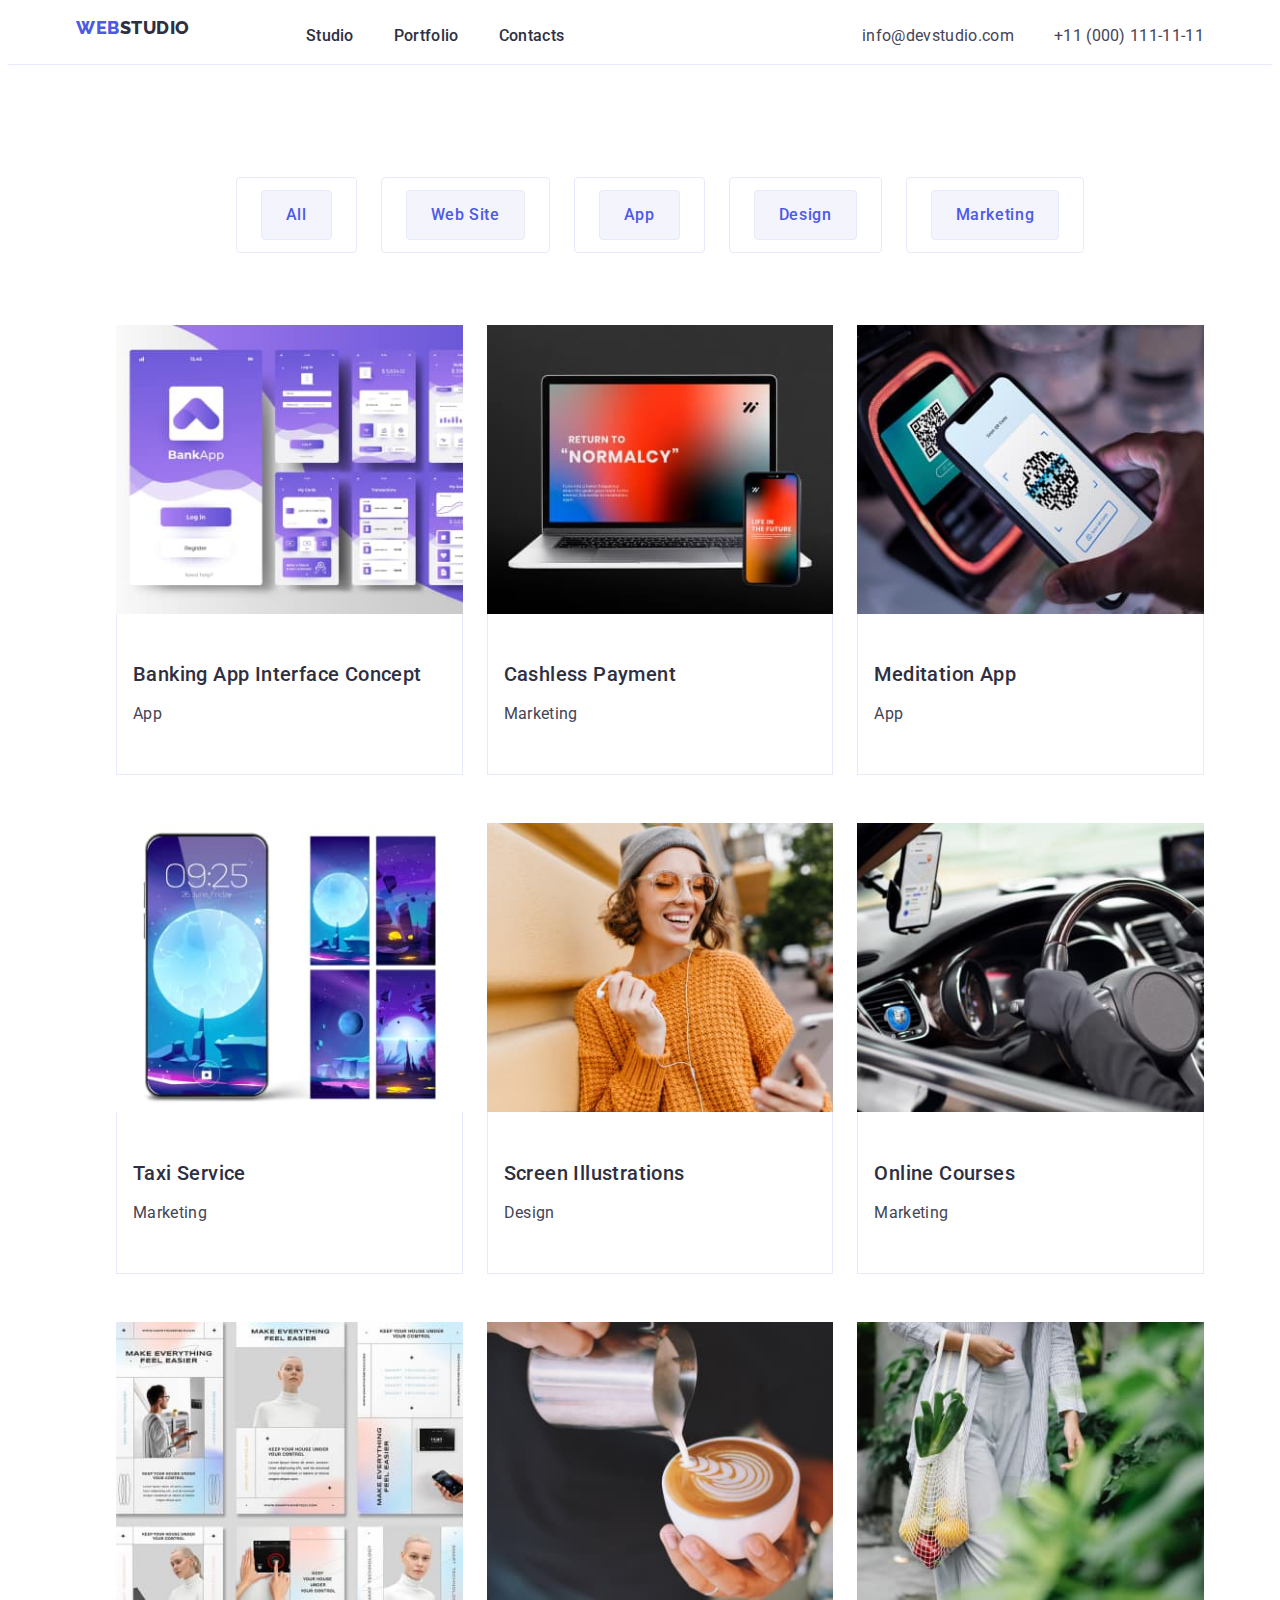
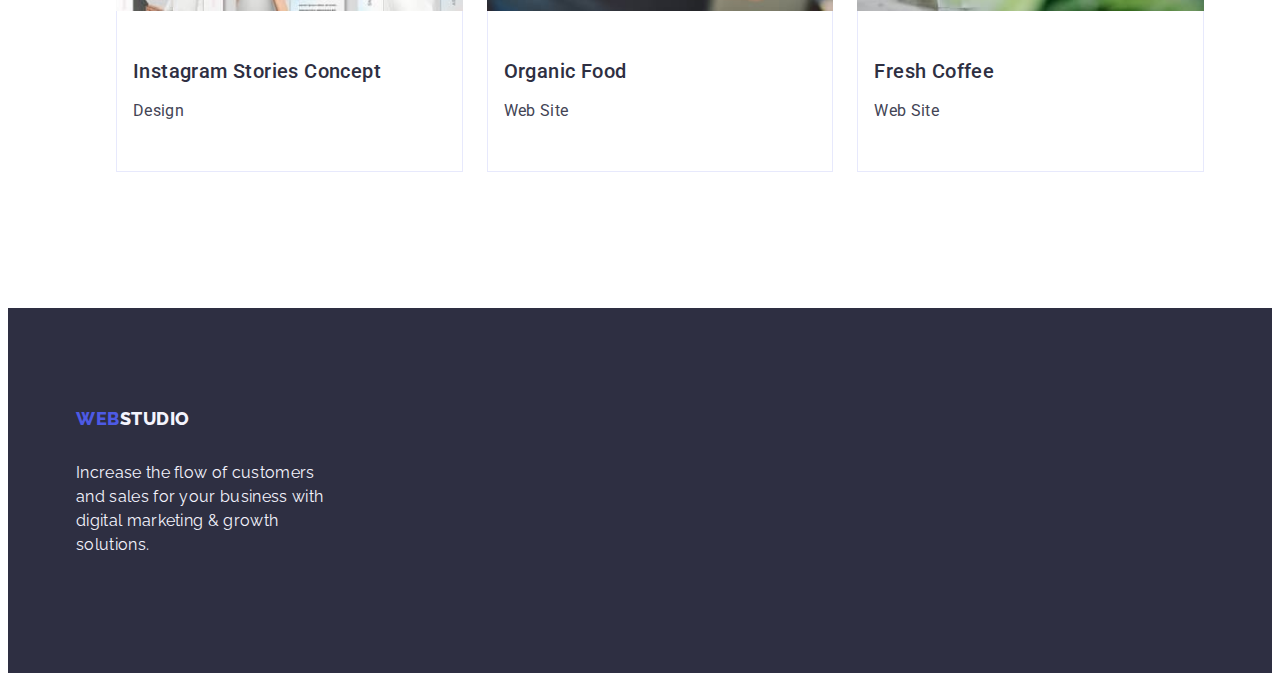
==== portfolio.html @ 21a2d540 "main" ====
<!DOCTYPE html>
<html lang="en">
  <head>
    <meta charset="UTF-8" />
    <meta name="viewport" content="width=device-width, initial-scale=1.0" />

    <link rel="preconnect" href="https://fonts.googleapis.com" />
    <link rel="preconnect" href="https://fonts.gstatic.com" crossorigin />
    <link
      href="https://fonts.googleapis.com/css2?family=Raleway:wght@100;700&family=Roboto:wght@400;500;700;900&display=swap"
      rel="stylesheet"
    />
    <title>Portfolio</title>
    <link
      rel="stylesheet"
      href="https://cdnjs.cloudflare.com/ajax/libs/modern-normalize/2.0.0/modern-normalize.min.css"
      integrity="sha512-4xo8blKMVCiXpTaLzQSLSw3KFOVPWhm/TRtuPVc4WG6kUgjH6J03IBuG7JZPkcWMxJ5huwaBpOpnwYElP/m6wg=="
      crossorigin="anonymous"
      referrerpolicy="no-referrer"
    />
    <link rel="stylesheet" href="./css/styles.css" />
  </head>
  <body>
    <!-- Header -->
    <header class="header-section">
      <div class="header-container container">
        <nav class="header-navbar">
          <!-- Logo -->
          <a class="logo-web link" href="./index.html"
            >Web<span class="logo-studio">Studio</span></a
          >
          <!-- Navigation -->
          <ul class="header-navbar-list list">
            <li><a class="nav-link link" href="./index.html">Studio</a></li>
            <li>
              <a class="nav-link link" href="./portfolio.html">Portfolio</a>
            </li>
            <li><a class="nav-link link" href="">Contacts</a></li>
          </ul>
        </nav>
        <!-- Address -->
        <address class="header-address list">
          <ul class="hearder-address-elements list">
            <li>
              <a class="contact link" href="mailto:info@devstudio.com"
                >info@devstudio.com</a
              >
            </li>
            <li>
              <a class="contact link" href="tel:+110001111111"
                >+11 (000) 111-11-11</a
              >
            </li>
          </ul>
        </address>
      </div>
    </header>
    <!-- Main Section -->
    <main>
      <!-- Filters Section -->
      <section class="porfolio-main-section">
        <div class="container">
          <h1 class="visually-hidden">hidden</h1>
          <!-- Buttons menu -->
          <ul class="portfolio-button-list list">
            <li class="portfolio-button-sublist list">
              <button type="button" class="button-filters pointer">All</button>
            </li>
            <li class="portfolio-button-sublist list">
              <button type="button" class="button-filters pointer">
                Web Site
              </button>
            </li>
            <li class="portfolio-button-sublist list">
              <button type="button" class="button-filters pointer">App</button>
            </li>
            <li class="portfolio-button-sublist list">
              <button type="button" class="button-filters pointer">
                Design
              </button>
            </li>
            <li class="portfolio-button-sublist list">
              <button type="button" class="button-filters pointer">
                Marketing
              </button>
            </li>
          </ul>
          <!-- Row 1 Section -->
          <ul class="portfolio-row-section-list list">
            <li class="portfolio-row-list list">
              <a class="row-one link" href="">
                <img
                  class="images"
                  width="360"
                  src="./images/img01.jpg"
                  alt="Banking App Interface Concept"
                />
                <div class="portfolio-div-section">
                  <h2 class="row-header">Banking App Interface Concept</h2>
                  <p class="row-paragraf">App</p>
                </div>
              </a>
            </li>
            <li class="portfolio-row-list list">
              <a class="row-one link" href="">
                <img
                  class="images"
                  width="360"
                  src="./images/img02.jpg"
                  alt="Cashless Payment"
                />
                <div class="portfolio-div-section">
                  <h2 class="row-header">Cashless Payment</h2>
                  <p class="row-paragraf">Marketing</p>
                </div>
              </a>
            </li>
            <li class="portfolio-row-list list">
              <a class="row-one link" href="">
                <img
                  class="images"
                  width="360"
                  src="./images/img03.jpg"
                  alt="Meditation App"
                />
                <div class="portfolio-div-section">
                  <h2 class="row-header">Meditation App</h2>
                  <p class="row-paragraf">App</p>
                </div>
              </a>
            </li>
            <!-- Row 2 Section -->
            <li class="portfolio-row-list list">
              <a class="row-one link" href="">
                <img
                  class="images"
                  width="360"
                  src="./images/row2_img1.jpg"
                  alt="Taxi Service"
                />
                <div class="portfolio-div-section">
                  <h2 class="row-header">Taxi Service</h2>
                  <p class="row-paragraf">Marketing</p>
                </div>
              </a>
            </li>
            <li class="portfolio-row-list list">
              <a class="row-one link" href="">
                <img
                  class="images"
                  width="360"
                  src="./images/row2_img2.jpg"
                  alt="Screen Illustrations"
                />
                <div class="portfolio-div-section">
                  <h2 class="row-header">Screen Illustrations</h2>
                  <p class="row-paragraf">Design</p>
                </div>
              </a>
            </li>
            <li class="portfolio-row-list list">
              <a class="row-one link" href="">
                <img
                  class="images"
                  width="360"
                  src="./images/row2_img3.jpg"
                  alt="Design"
                />
                <div class="portfolio-div-section">
                  <h2 class="row-header">Online Courses</h2>
                  <p class="row-paragraf">Marketing</p>
                </div>
              </a>
            </li>
            <!-- Row 3 Section -->
            <li class="portfolio-row-list list">
              <a class="row-one link" href="">
                <img
                  class="images"
                  width="360"
                  src="./images/row3_img1.jpg"
                  alt="Instagram Stories Concept"
                />
                <div class="portfolio-div-section">
                  <h2 class="row-header">Instagram Stories Concept</h2>
                  <p class="row-paragraf">Design</p>
                </div>
              </a>
            </li>
            <li class="portfolio-row-list list">
              <a class="row-one link" href="">
                <img
                  class="images"
                  width="360"
                  src="./images/row3_img2.jpg"
                  alt="Organic Food"
                />
                <div class="portfolio-div-section">
                  <h2 class="row-header">Organic Food</h2>
                  <p class="row-paragraf">Web Site</p>
                </div>
              </a>
            </li>
            <li class="portfolio-row-list list">
              <a class="row-one link" href="">
                <img
                  class="images"
                  width="360"
                  src="./images/row3_img3.jpg"
                  alt="Fresh Coffee"
                />
                <div class="portfolio-div-section">
                  <h2 class="row-header">Fresh Coffee</h2>
                  <p class="row-paragraf">Web Site</p>
                </div>
              </a>
            </li>
          </ul>
        </div>
      </section>
    </main>
    <!-- Footer -->
    <footer class="footer">
      <div class="container">
        <a class="logo-web-footer logo-web link" href="./index.html"
          >Web<span class="logo-studio-footer">Studio</span>
        </a>
        <p class="footer-paragraf">
          Increase the flow of customers and sales for your business with
          digital marketing & growth solutions.
        </p>
      </div>
    </footer>
  </body>
</html>
---- css/styles.css ----
:root {
  --header-font-family: "Roboto", sans-serif;
  --logo-font-family: "Raleway", sans-serif;
  --brand-color-navy-blue: #2e2f42;
  --brand-color-iris: #4d5ae5;
  --brand-color-slate: #434455;
  --brand-color-ocean: #404bbf;
  --brand-color-cloud: #f4f4fd;
  --brand-color-cornflower: #e7e9fc;
}
/* Global styles */
body {
  background-color: #ffffffff;
  font-family: var(--header-font-family);
  color: var(--brand-color-slate);
}

*,
::before,
::after {
  box-sizing: border-box;
}

/* Classes */
.list {
  list-style: none;
}

.link:hover,
.link:focus {
  color: var(--brand-color-ocean);
}

.images {
  display: block;
  max-width: 100%;
}

.header-section {
  border-bottom: 1px solid var(--brand-color-cornflower);
}

.header-container {
  display: flex;
  align-items: center;
  padding: 24px 156px;
  justify-content: space-between;
}

.container {
  width: 1158px;
  margin: 0 auto;
  padding: 0 15px;
}

.header-navbar {
  display: flex;
  align-items: center;
}

.header-navbar-list {
  display: flex;
  gap: 40px;
}

.logo-web {
  display: inline-block;
  font-weight: 800;
  font-size: 18px;
  line-height: 1.17;
  letter-spacing: 0.54px;
  color: var(--brand-color-iris);
  font-family: "Raleway", sans-serif;
  text-transform: uppercase;
  text-decoration: none;
  margin-right: 76px;
  margin-bottom: 16px;
}

.logo-studio {
  color: var(--brand-color-navy-blue);
  font-size: 18px;
  line-height: 1.17;
  letter-spacing: 0.54px;
  text-transform: uppercase;
  font-weight: 800px;
  font-family: var(--logo-font-family);
}

.header-navbar-list {
  display: flex;
}

.nav-link {
  color: var(--brand-color-navy-blue);
  font-size: 16px;
  font-weight: 500;
  line-height: 24px;
  letter-spacing: 0.02em;
  text-decoration: none;
  padding: 24px 0;
}

.nav-link:hover {
  color: var(--brand-color-ocean);
}

.nav-link:focus {
  color: var(--brand-color-ocean);
}

.header-address {
  color: var(--brand-color-slate);
  font-style: normal;
  font-size: 16px;
  line-height: 150%;
  letter-spacing: 0.32px;
}

.hearder-address-elements {
  display: flex;
  gap: 40px;
  padding-left: 251px;
}

.header-address:hover,
.header-address:focus {
  color: var(--brand-color-cloud);
}
.contact {
  color: var(--brand-color-slate);
  font-size: 16px;
  font-weight: 400;
  line-height: 24px;
  letter-spacing: 0.02em;
  font-style: normal;
  text-decoration: none;
}

.row-list {
  background-color: #ffffffff;
}

.button-filters {
  font-family: var(--header-font-family);
  border: none;
  color: var(--brand-color-iris);
  font-size: 16px;
  font-weight: 500;
  line-height: 1.5;
  letter-spacing: 0.04em;
  cursor: pointer;
  background: var(--brand-color-cloud);
  padding: 12px 24px;
  border: 1px solid #e7e9fc;
  border-radius: 4px;
}

.button-filters:hover,
.button-filters:focus {
  background: var(--brand-color-ocean);
  color: #ffffffff;
  border: 0px solid rgba(0, 0, 0, 0);
}

.pointer {
  cursor: pointer;
}

.row-one {
  text-decoration: none;
}

.row-header {
  color: var(--brand-color-navy-blue);
  font-size: 20px;
  font-weight: 500;
  line-height: 1.2;
  letter-spacing: 0.4px;
  font-style: normal;
  margin-bottom: 8px;
}

.row-paragraf {
  color: var(--brand-color-slate);
  font-size: 16px;
  font-weight: 400;
  line-height: 1.5;
  letter-spacing: 0.32px;
  font-style: normal;
}

/* Portfolio */

.porfolio-main-section {
  padding-top: 96px;
  padding-bottom: 120px;
}

.portfolio-button-list {
  display: flex;
  justify-content: center;
  gap: 24px;
  margin-bottom: 72px;
}

.portfolio-button-sublist {
  padding: 12px 24px;
  border: 1px solid var(--brand-color-cornflower);
  border-radius: 4px;
}

.portfolio-button-sublist:hover,
.portfolio-button-sublist:focus {
  border: 1px solid rgba(0, 0, 0, 0);
  border: 1px solid rgba(0, 0, 0, 0);
}

.portfolio-row-section-list {
  display: flex;
  flex-wrap: wrap;
  column-gap: 24px;
  row-gap: 48px;
}

.portfolio-row-list {
  flex-basis: calc((100% - 48px) / 3);
  text-decoration: none;
}

.portfolio-div-section {
  padding: 32px 16px;
  border: 1px solid var(--brand-color-cornflower);
  border-top: none;
}

/* Footer symols */

.footer {
  font-family: var(--logo-font-family);
  background-color: var(--brand-color-navy-blue);
  display: flex;
  padding: 100px 0;
}

.logo-web-footer {
  display: inline-block;
}

.footer-paragraf {
  color: var(--brand-color-cloud);
  font-size: 16px;
  font-style: normal;
  font-weight: 400;
  line-height: 1.5;
  letter-spacing: 0.32px;
  width: 264px;
}

.logo-studio-footer {
  color: var(--brand-color-cloud);
  font-size: 18px;
  font-style: "Raleway", sans-serif;
  line-height: 1.17;
  letter-spacing: 0.54px;
  text-transform: uppercase;
  font-weight: 800px;
  font-family: "Raleway", sans-serif;
  margin-bottom: 16px;
}

/* index.html */

/* Section 1 from main - index.html */

.first-section {
  background-color: #2e2f42;
  color: white;
  display: flex;
  text-align: center;
  padding: 188px 0;
}

.first-section-title {
  font-family: var(--header-font-family);
  font-size: 56px;
  font-style: normal;
  text-align: center;
  font-weight: 700;
  line-height: 1.07;
  letter-spacing: 0.02em;
  max-width: 496px;
  padding-bottom: 48px;
  margin: 0 auto;
}

.first-section-button {
  font-family: var(--header-font-family);
  font-size: 16px;
  font-weight: 500;
  line-height: 24px;
  letter-spacing: 0.04em;
  background-color: var(--brand-color-iris);
  color: #ffffff;
  display: block;
  min-width: 169px;
  height: 56px;
  border: none;
  border-radius: 4px;
  box-shadow: 0px 4px 4px 0px rgba(0, 0, 0, 0.15);
  margin: 0 auto;
}

.first-section-button:hover,
.first-section-button:focus {
  background-color: var(--brand-color-ocean);
}
/* Section 2 from main - index.html */

.second-section {
  padding: 120px 0px;
  display: flex;
  flex-direction: row;
}

.visually-hidden {
  position: absolute;
  width: 1px;
  height: 1px;
  margin: -1px;
  border: 0;
  padding: 0;
  white-space: nowrap;
  clip-path: inset(100%);
  clip: rect(0 0 0 0);
  overflow: hidden;
}

.second-section-list {
  display: flex;
  gap: 24px;
}

.second-section-listli {
  width: calc((100% - 72px) / 4);
  width: 100%;
  min-width: 264px;
  flex-direction: column;
  align-items: flex-start;
  gap: 8px;
}

.second-section-list-title {
  font-weight: 500;
  font-size: 20px;
  line-height: 1.2;
  letter-spacing: 0.4px;
  color: var(--brand-color-navy-blue);
  font-style: normal;
  background-color: #ffffffff;
  margin-bottom: 8px;
}

.second-section-list-paragraf {
  font-size: 16px;
  font-style: normal;
  font-weight: 400;
  line-height: 1.5;
  letter-spacing: 0.32px;
  color: var(--brand-color-slate);
}

/* Section 3 from main - index.html */

.third-section {
  display: flex;
  flex-direction: column;
  flex-wrap: wrap;
  padding-bottom: 120px;
}

.third-section-main-title {
  font-size: 36px;
  line-height: 1.11;
  letter-spacing: 0.72px;
  text-transform: capitalize;
  color: var(--brand-color-navy-blue);
  text-align: center;
  display: flex;
  flex-direction: column;
  margin-bottom: 72px;
}

.third-section-list {
  display: flex;
  flex-direction: row;
  width: 1128px;
  gap: 24px;
  justify-content: center;
  align-items: center;
  padding-bottom: 120px;
  padding-left: 156px;
  padding-right: 156px;
}

.third-section-listli {
  width: calc((100% - 48px) / 3);
  width: 100%;
  min-width: 360px;
  border: 1px solid var(--brand-color-cornflower);
  display: inline-flex;
  flex-direction: column;
  align-items: flex-start;
}

/* Section 4 from main - index.html */

.fourth-section-main {
  background: var(--brand-color-cloud);
  padding: 120px 0;
}

.fourth-section-list {
  background-color: var(--brand-color-cloud);
  display: flex;
  gap: 24px;
}

.fourth-section {
  background-color: #ffffffff;
  border-radius: 0px 0px 4px 4px;
  box-shadow: 0px 2px 1px 0px rgba(46, 47, 66, 0.08), 0px 1px 1px 0px rgba(46, 47, 66, 0.16), 0px 1px 6px 0px rgba(46, 47, 66, 0.08);
  width: calc((100% - 48px) / 3);
  width: 100%;
  min-width: 264px;
}

.forth-section-main-title {
  color: var(--brand-color-navy-blue);
  font-size: 36px;
  font-weight: 700px;
  line-height: 1.11;
  letter-spacing: 0.72px;
  text-align: center;
  text-transform: capitalize;
  margin-bottom: 72px;
}

.fourth-section-list {
  display: flex;
  flex-direction: row;
  gap: 24px;
}

.forth-section-div {
  padding: 32px 0;
}

.forth-section-h-titles {
  color: var(--brand-color-navy-blue);
  text-align: center;
  font-family: var(--header-font-family);
  font-size: 20px;
  font-weight: 500;
  line-height: 1.2;
  letter-spacing: 0.4px;
  margin-bottom: 8px;
}

.forth-section-paragraf {
  color: var(--brand-color-slate);
  text-align: center;
  font-family: var(--header-font-family);
  line-height: 150%;
  letter-spacing: 0.32px;
  margin-bottom: 32px;
}
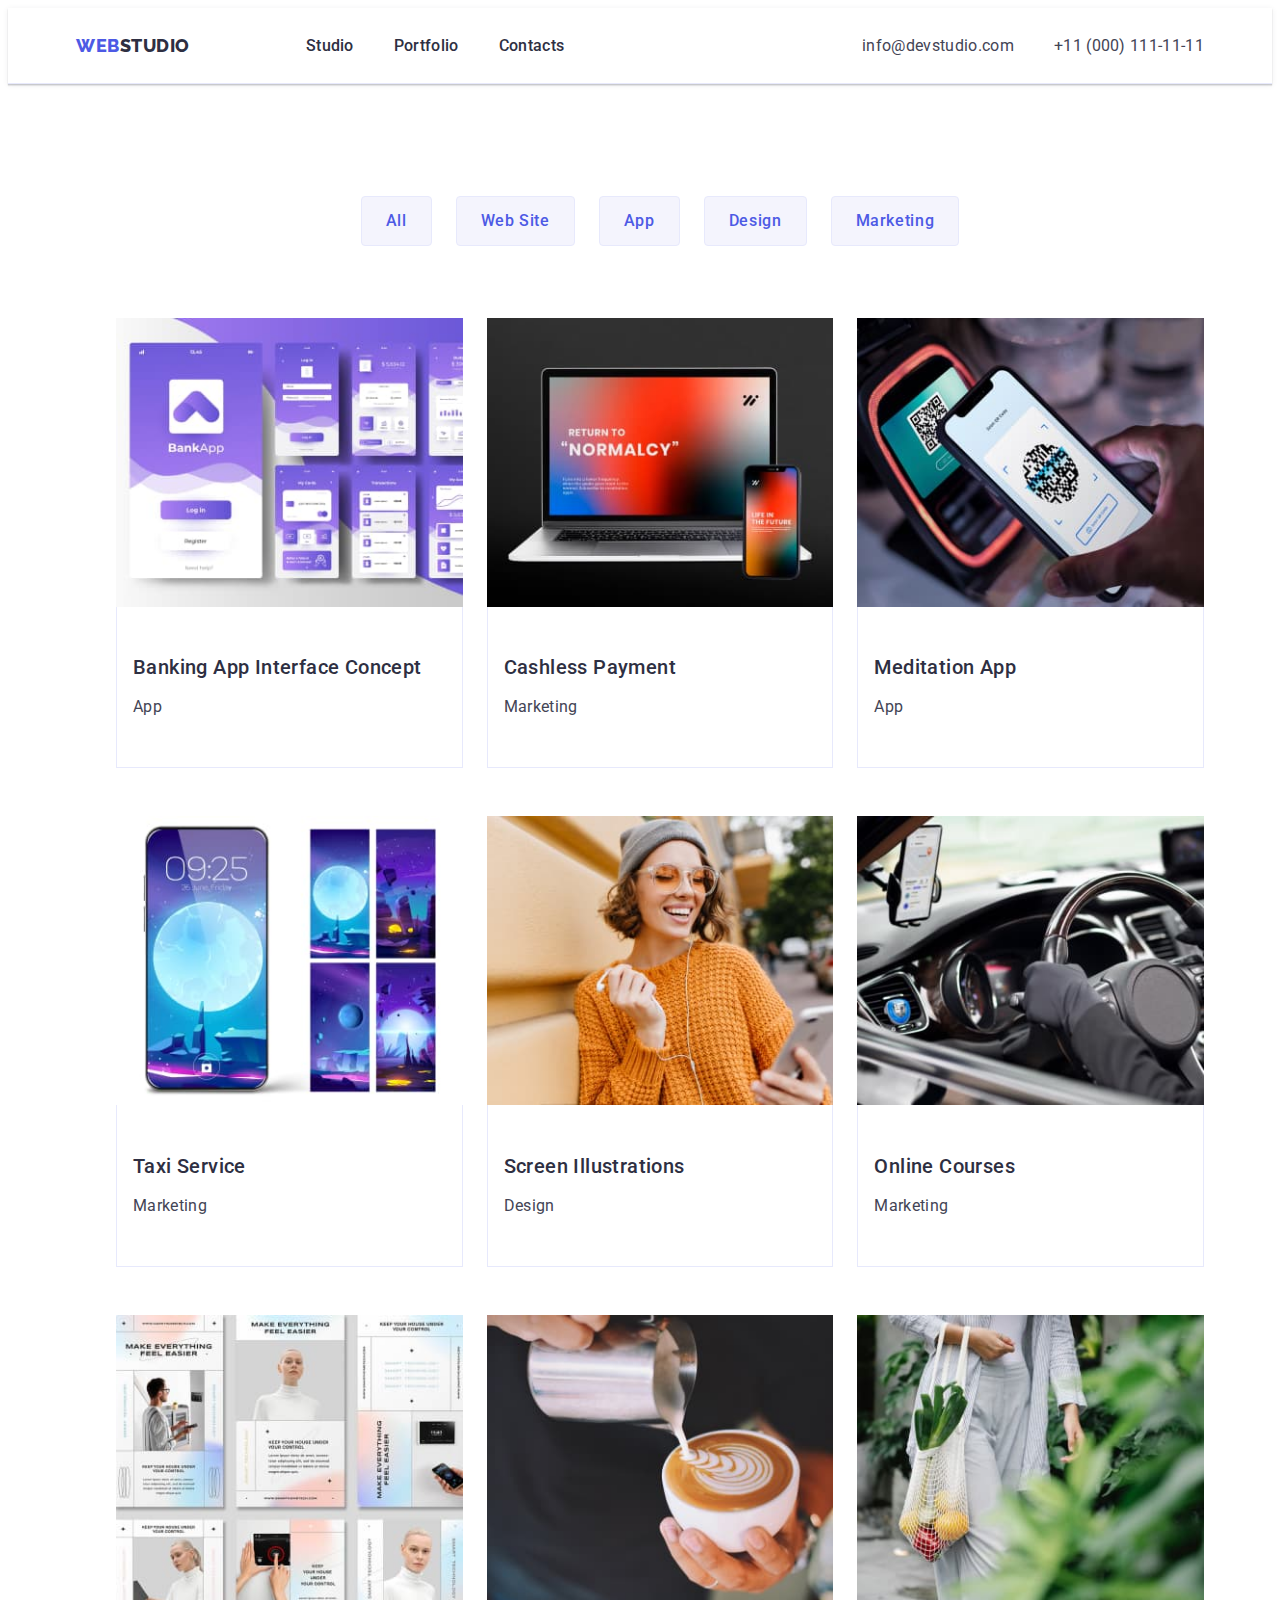
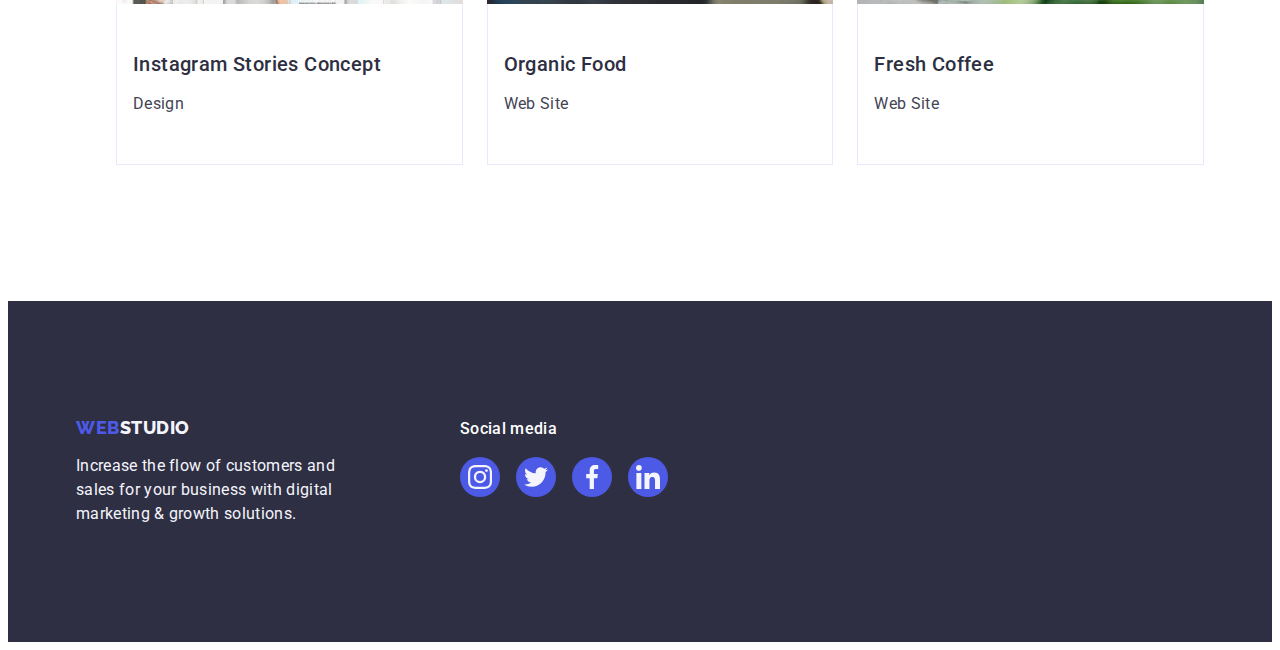
==== commit e2c2068e: "main" ====
--- a/portfolio.html
+++ b/portfolio.html
@@ -221,14 +221,49 @@
     </main>
     <!-- Footer -->
     <footer class="footer">
-      <div class="container">
-        <a class="logo-web-footer logo-web link" href="./index.html"
-          >Web<span class="logo-studio-footer">Studio</span>
-        </a>
-        <p class="footer-paragraf">
-          Increase the flow of customers and sales for your business with
-          digital marketing & growth solutions.
-        </p>
+      <div class="container footer-container">
+        <div class="footer-second-container">
+          <a class="logo-web-footer logo-web link" href="./index.html"
+            >Web<span class="logo-studio-footer">Studio</span>
+          </a>
+          <p class="footer-paragraf">
+            Increase the flow of customers and sales for your business with
+            digital marketing & growth solutions.
+          </p>
+        </div>
+        <div class="footer-social-media">
+          <p class="footer-social-media-title">Social media</p>
+          <ul class="list footer-social-media-container">
+            <li class="footer-social-media-list">
+              <a href="" class="footer-social-media-link">
+                <svg width="24" height="24" class="footer-social-media-icon">
+                  <use href="./images/icons.svg#icon-instagram-2" />
+                </svg>
+              </a>
+            </li>
+            <li class="footer-social-media-list">
+              <a href="" class="footer-social-media-link">
+                <svg width="24" height="24" class="footer-social-media-icon">
+                  <use href="./images/icons.svg#icon-twitter-1" />
+                </svg>
+              </a>
+            </li>
+            <li class="footer-social-media-list">
+              <a href="" class="footer-social-media-link">
+                <svg width="24" height="24" class="footer-social-media-icon">
+                  <use href="./images/icons.svg#icon-facebook-1" />
+                </svg>
+              </a>
+            </li>
+            <li class="footer-social-media-list">
+              <a href="" class="footer-social-media-link">
+                <svg width="24" height="24" class="footer-social-media-icon">
+                  <use href="./images/icons.svg#icon-linkedin-1" />
+                </svg>
+              </a>
+            </li>
+          </ul>
+        </div>
       </div>
     </footer>
   </body>
--- a/css/styles.css
+++ b/css/styles.css
@@ -4,9 +4,11 @@
   --brand-color-navy-blue: #2e2f42;
   --brand-color-iris: #4d5ae5;
   --brand-color-slate: #434455;
+  --brand-color-light-slate: #8e8f99;
   --brand-color-ocean: #404bbf;
   --brand-color-cloud: #f4f4fd;
   --brand-color-cornflower: #e7e9fc;
+  --brand-color-white: #ffffff;
 }
 /* Global styles */
 body {
@@ -38,6 +40,8 @@
 
 .header-section {
   border-bottom: 1px solid var(--brand-color-cornflower);
+  box-shadow: 0px 2px 1px rgba(46, 47, 66, 0.08),
+    0px 1px 1px rgba(46, 47, 66, 0.16), 0px 1px 6px rgba(46, 47, 66, 0.08);
 }
 
 .header-container {
@@ -74,7 +78,6 @@
   text-transform: uppercase;
   text-decoration: none;
   margin-right: 76px;
-  margin-bottom: 16px;
 }
 
 .logo-studio {
@@ -89,6 +92,8 @@
 
 .header-navbar-list {
   display: flex;
+  margin-top: 25.5px;
+  margin-bottom: 25.5px;
 }
 
 .nav-link {
@@ -152,7 +157,7 @@
   cursor: pointer;
   background: var(--brand-color-cloud);
   padding: 12px 24px;
-  border: 1px solid #e7e9fc;
+  border: 1px solid var(--brand-color-cornflower);
   border-radius: 4px;
 }
 
@@ -161,6 +166,10 @@
   background: var(--brand-color-ocean);
   color: #ffffffff;
   border: 0px solid rgba(0, 0, 0, 0);
+  box-shadow: 0px 3px 1px rgba(0, 0, 0, 0.1), 0px 2px 1px rgba(0, 0, 0, 0.08),
+    0px 2px 2px rgba(0, 0, 0, 0.12);
+  box-shadow: 0px 3px 1px rgba(0, 0, 0, 0.1), 0px 2px 1px rgba(0, 0, 0, 0.08),
+    0px 2px 2px rgba(0, 0, 0, 0.12);
 }
 
 .pointer {
@@ -168,7 +177,16 @@
 }
 
 .row-one {
+  display: block;
   text-decoration: none;
+}
+
+.row-one:hover,
+.row-one:focus {
+  box-shadow: 0px 1px 6px rgba(46, 47, 66, 0.08),
+    0px 1px 1px rgba(46, 47, 66, 0.16), 0px 2px 1px rgba(46, 47, 66, 0.08);
+  box-shadow: 0px 1px 6px rgba(46, 47, 66, 0.08),
+    0px 1px 1px rgba(46, 47, 66, 0.16), 0px 2px 1px rgba(46, 47, 66, 0.08);
 }
 
 .row-header {
@@ -205,15 +223,9 @@
 }
 
 .portfolio-button-sublist {
-  padding: 12px 24px;
-  border: 1px solid var(--brand-color-cornflower);
-  border-radius: 4px;
-}
-
-.portfolio-button-sublist:hover,
-.portfolio-button-sublist:focus {
-  border: 1px solid rgba(0, 0, 0, 0);
-  border: 1px solid rgba(0, 0, 0, 0);
+  display: flex;
+  justify-content: center;
+  align-items: center;
 }
 
 .portfolio-row-section-list {
@@ -237,9 +249,7 @@
 /* Footer symols */
 
 .footer {
-  font-family: var(--logo-font-family);
   background-color: var(--brand-color-navy-blue);
-  display: flex;
   padding: 100px 0;
 }
 
@@ -269,16 +279,83 @@
   margin-bottom: 16px;
 }
 
+.footer-container {
+  display: flex;
+  align-items: baseline;
+}
+
+.footer-second-container {
+  margin-right: 120px;
+  flex-direction: column;
+  display: inline-block;
+}
+
+.footer-social-media-title {
+  font-family: var(--header-font-family);
+  font-weight: 500;
+  font-size: 16px;
+  font-style: normal;
+  line-height: 1.5;
+  letter-spacing: 0.02em;
+  color: var(--brand-color-white);
+  margin-bottom: 16px;
+}
+
+.footer-social-media-container {
+  display: flex;
+  gap: 16px;
+  justify-content: center;
+  list-style-type: none;
+  padding: 0;
+}
+
+.footer-social-media-list {
+  width: 40px;
+  height: 40px;
+}
+
+.footer-social-media-link {
+  width: 100%;
+  height: 100%;
+  background-color: var(--brand-color-iris);
+  border-radius: 50%;
+  display: flex;
+  justify-content: center;
+  align-items: center;
+  align-items: center;
+}
+
+.footer-social-media-link:hover,
+.footer-social-media-link:focus {
+  background-color: #31d0aa;
+  background-color: #31d0aa;
+}
+
+.footer-social-media-icon {
+  fill: var(--brand-color-cloud);
+}
+
 /* index.html */
 
 /* Section 1 from main - index.html */
 
 .first-section {
-  background-color: #2e2f42;
+  --header-image-bg-color: rgba(46, 47, 66, 0.7);
+
+  background-image: linear-gradient(
+      var(--header-image-bg-color),
+      var(--header-image-bg-color)
+    ),
+    url("../images/people-office1.jpg");
+  background-repeat: no-repeat;
+  background-position: center;
+  background-size: cover;
   color: white;
   display: flex;
   text-align: center;
   padding: 188px 0;
+  max-width: 1440px;
+  margin-inline: auto;
 }
 
 .first-section-title {
@@ -319,8 +396,16 @@
 
 .second-section {
   padding: 120px 0px;
-  display: flex;
-  flex-direction: row;
+}
+
+.svg-container {
+  display: flex;
+  align-items: center;
+  justify-content: center;
+  height: 112px;
+  background-color: var(--brand-color-cloud);
+  border-radius: 4px;
+  margin-bottom: 8px;
 }
 
 .visually-hidden {
@@ -348,6 +433,12 @@
   flex-direction: column;
   align-items: flex-start;
   gap: 8px;
+  border-top-left-radius: 0px;
+  border-top-right-radius: 0px;
+  border-bottom-right-radius: 4px;
+  border-bottom-left-radius: 4px;
+  box-shadow: 0px 1px 6px rgba(46, 47, 66, 0.08),
+    0px 1px 1px rgba(46, 47, 66, 0.16), 0px 2px 1px rgba(46, 47, 66, 0.08);
 }
 
 .second-section-list-title {
@@ -417,25 +508,25 @@
 
 .fourth-section-main {
   background: var(--brand-color-cloud);
+  display: flex;
   padding: 120px 0;
 }
 
 .fourth-section-list {
-  background-color: var(--brand-color-cloud);
   display: flex;
   gap: 24px;
+  padding: 0;
 }
 
 .fourth-section {
-  background-color: #ffffffff;
+  background-color: #ffffff;
   border-radius: 0px 0px 4px 4px;
-  box-shadow: 0px 2px 1px 0px rgba(46, 47, 66, 0.08), 0px 1px 1px 0px rgba(46, 47, 66, 0.16), 0px 1px 6px 0px rgba(46, 47, 66, 0.08);
-  width: calc((100% - 48px) / 3);
-  width: 100%;
-  min-width: 264px;
-}
-
-.forth-section-main-title {
+  box-shadow: 0px 2px 1px 0px rgba(46, 47, 66, 0.08),
+    0px 1px 1px 0px rgba(46, 47, 66, 0.16),
+    0px 1px 6px 0px rgba(46, 47, 66, 0.08);
+}
+
+.our-team-title {
   color: var(--brand-color-navy-blue);
   font-size: 36px;
   font-weight: 700px;
@@ -446,12 +537,6 @@
   margin-bottom: 72px;
 }
 
-.fourth-section-list {
-  display: flex;
-  flex-direction: row;
-  gap: 24px;
-}
-
 .forth-section-div {
   padding: 32px 0;
 }
@@ -474,4 +559,91 @@
   line-height: 150%;
   letter-spacing: 0.32px;
   margin-bottom: 32px;
-}
+  font-size: 16px;
+}
+
+.social-media {
+  display: flex;
+  justify-content: center;
+  gap: 24px;
+  list-style: none;
+  padding-inline-start: 0%;
+}
+
+.social-media-icons {
+  width: 40px;
+  height: 40px;
+}
+
+.social-media-link {
+  width: 100%;
+  height: 100%;
+  background-color: var(--brand-color-iris);
+  border-radius: 50%;
+  display: flex;
+  justify-content: center;
+  align-items: center;
+  align-items: center;
+  width: 40px;
+  height: 40px;
+}
+
+.social-media-link:hover,
+.social-media-link:focus {
+  background-color: var(--brand-color-ocean);
+  background-color: var(--brand-color-ocean);
+}
+
+.social-media-icon-fill {
+  fill: var(--brand-color-cloud);
+}
+
+/* Section 5 from main - index.html */
+
+.fifth-section {
+  padding-top: 120px;
+  padding-bottom: 120px;
+}
+
+.customers-title {
+  font-size: 36px;
+  line-height: 1.11;
+  color: var(--brand-color-navy-blue);
+  margin-bottom: 72px;
+  text-align: center;
+}
+
+.customers-list {
+  display: flex;
+  align-items: flex-start;
+  gap: 24px;
+  padding: 0;
+}
+
+.customers-list-li {
+  width: calc((100% - 120px) / 6);
+  height: 88px;
+}
+
+.customers-link {
+  width: 100%;
+  height: 100%;
+  border-radius: 4px;
+  border: 1px solid #8e8f99;
+  display: flex;
+  align-items: center;
+  justify-content: center;
+  color: var(--brand-color-light-slate);
+}
+
+.customers-link:hover,
+.customers-link:focus {
+  border-color: var(--brand-color-ocean);
+  color: var(--brand-color-ocean);
+  border-color: var(--brand-color-ocean);
+  color: var(--brand-color-ocean);
+}
+
+.customers-icons {
+  fill: currentColor;
+}
